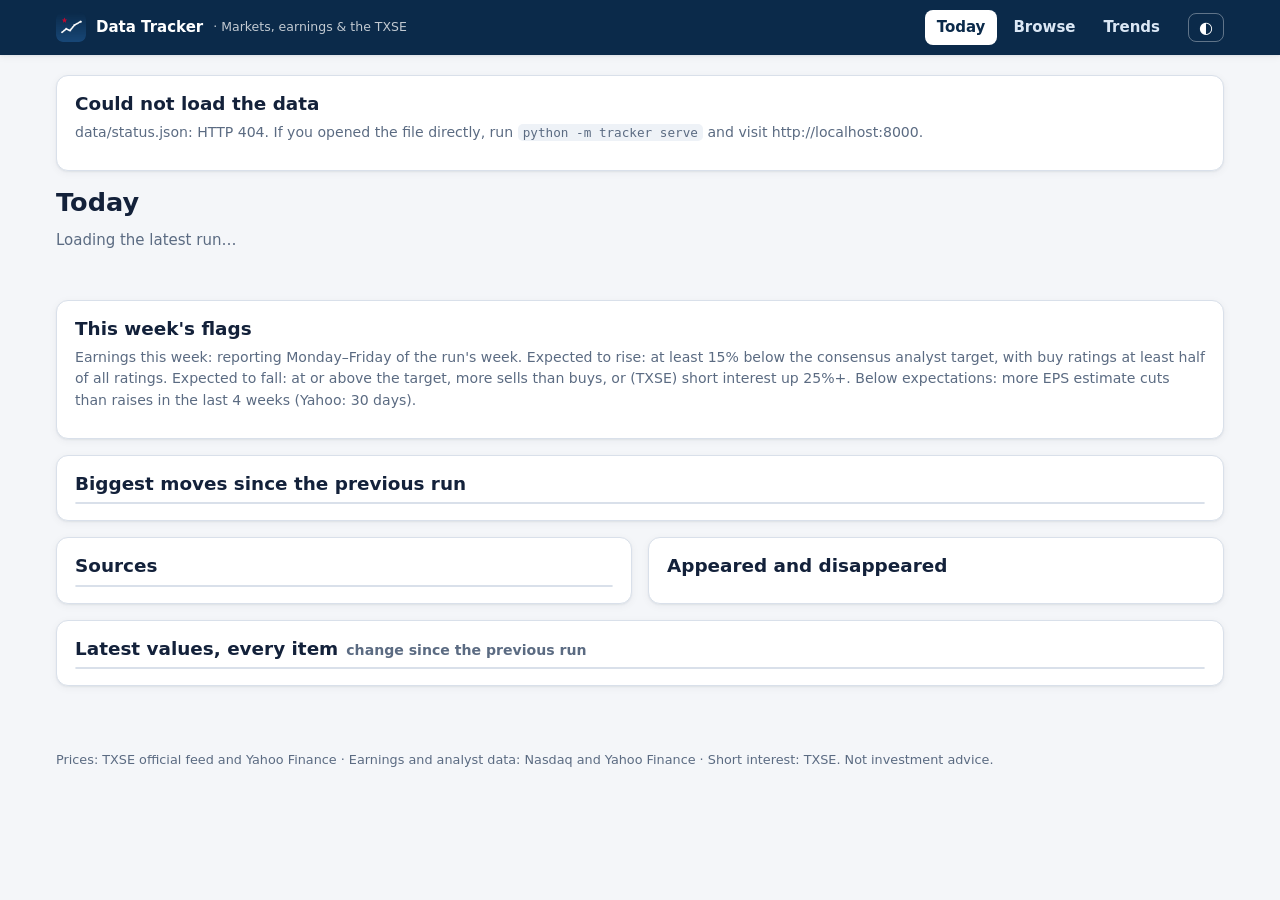
==== index.html @ 9c55c5a5 "Site: Today, Browse and Trends pages, shared nav and styles, PWA manifest, service worker, icons; Tr" ====
<!doctype html>
<html lang="en">
<head>
  <meta charset="utf-8">
  <meta name="viewport" content="width=device-width, initial-scale=1">
  <title>Data Tracker · Today</title>
  <meta name="description" content="Daily tracker of the S&P 500, Nasdaq, NYSE and Texas Stock Exchange: earnings-week reporters and analyst expectations.">
  <meta name="theme-color" content="#0b2a4a">
  <link rel="manifest" href="manifest.webmanifest">
  <link rel="icon" href="assets/icons/icon-192.png">
  <link rel="apple-touch-icon" href="assets/icons/icon-192.png">
  <link rel="stylesheet" href="assets/style.css">
</head>
<body>
  <header id="nav"></header>
  <main>
    <div class="page-head">
      <h1>Today</h1>
      <p id="run-line">Loading the latest run…</p>
    </div>

    <section class="markets" id="markets" aria-label="Markets"></section>
    <section class="stats" id="stats" aria-label="Run counts"></section>

    <section class="card">
      <h2>This week's flags</h2>
      <p class="sub">Earnings this week: reporting Monday–Friday of the run's week. Expected to rise: at least 15% below the
        consensus analyst target, with buy ratings at least half of all ratings. Expected to fall: at or above the target,
        more sells than buys, or (TXSE) short interest up 25%+. Below expectations: more EPS estimate cuts than raises in the
        last 4 weeks (Yahoo: 30 days).</p>
      <div class="flags" id="flags"></div>
    </section>

    <section class="card">
      <h2>Biggest moves since the previous run <span class="sub" id="moves-sub"></span></h2>
      <div class="table-wrap"><table id="moves"></table></div>
    </section>

    <div class="grid two">
      <section class="card">
        <h2>Sources</h2>
        <div class="table-wrap"><table id="sources"></table></div>
      </section>
      <section class="card">
        <h2>Appeared and disappeared</h2>
        <div id="changes"></div>
      </section>
    </div>

    <section class="card">
      <h2>Latest values, every item <span class="sub">change since the previous run</span></h2>
      <div class="table-wrap"><table id="latest"></table></div>
    </section>
  </main>
  <footer>Prices: TXSE official feed and Yahoo Finance · Earnings and analyst data: Nasdaq and Yahoo Finance · Short interest: TXSE.
    Not investment advice.</footer>
  <script src="assets/app.js"></script>
  <script src="assets/today.js"></script>
</body>
</html>
---- assets/style.css ----
/* Data Tracker: one set of colors and fonts for all three pages.
   Placeholder look (navy / Texas red / white); to be refined. */

:root {
  --bg: #f4f6f9;
  --surface: #ffffff;
  --surface-2: #eef2f7;
  --text: #13213a;
  --muted: #5b6b82;
  --border: #d9e0ea;
  --brand: #0b2a4a;        /* navy */
  --accent: #bf0a30;       /* Texas red */
  --up: #127a43;
  --down: #c0262d;
  --chip: #e6edf6;
  --shadow: 0 1px 2px rgba(16, 33, 58, .06), 0 2px 8px rgba(16, 33, 58, .05);
  --c1: #1f5fa8; --c2: #bf0a30; --c3: #2f8a5b; --c4: #c27c0e; --c5: #6b4fb3; --c6: #0f8a8a;
  --radius: 12px;
  --font: system-ui, -apple-system, "Segoe UI", Roboto, "Helvetica Neue", Arial, sans-serif;
  --mono: ui-monospace, "Cascadia Mono", Consolas, monospace;
  color-scheme: light;
}
@media (prefers-color-scheme: dark) {
  :root:not([data-theme="light"]) {
    --bg: #0c1422; --surface: #131e31; --surface-2: #1a2740; --text: #e6ecf5; --muted: #9aabc4;
    --border: #26354f; --brand: #8fb6e6; --accent: #ff5a6e; --up: #4cc98a; --down: #ff6b70; --chip: #1e2d48;
    --shadow: none; --c1: #6ea8ec; --c2: #ff6b7d; --c3: #5ccf95; --c4: #f0b247; --c5: #a58bf0; --c6: #4dd0d0;
    color-scheme: dark;
  }
}
:root[data-theme="dark"] {
  --bg: #0c1422; --surface: #131e31; --surface-2: #1a2740; --text: #e6ecf5; --muted: #9aabc4;
  --border: #26354f; --brand: #8fb6e6; --accent: #ff5a6e; --up: #4cc98a; --down: #ff6b70; --chip: #1e2d48;
  --shadow: none; --c1: #6ea8ec; --c2: #ff6b7d; --c3: #5ccf95; --c4: #f0b247; --c5: #a58bf0; --c6: #4dd0d0;
  color-scheme: dark;
}

* { box-sizing: border-box; }
html { -webkit-text-size-adjust: 100%; }
body { margin: 0; background: var(--bg); color: var(--text); font: 15px/1.5 var(--font); }
a { color: var(--brand); }
h1, h2, h3 { line-height: 1.25; margin: 0 0 .4em; }
h1 { font-size: 1.6rem; }
h2 { font-size: 1.15rem; }
h3 { font-size: 1rem; }
p { margin: 0 0 .8em; }
code { font-family: var(--mono); font-size: .9em; background: var(--surface-2); padding: 1px 5px; border-radius: 5px; }

/* ---------- navigation ---------- */
.nav { position: sticky; top: 0; z-index: 10; background: var(--brand); color: #fff; box-shadow: var(--shadow); }
:root[data-theme="dark"] .nav { background: #0a1730; }
@media (prefers-color-scheme: dark) { :root:not([data-theme="light"]) .nav { background: #0a1730; } }
.nav-inner { max-width: 1200px; margin: 0 auto; padding: 10px 16px; display: flex; align-items: center; gap: 16px; flex-wrap: wrap; }
.brand { display: flex; align-items: center; gap: 10px; color: #fff; text-decoration: none; font-weight: 700; margin-right: auto; }
.brand img { width: 30px; height: 30px; border-radius: 7px; }
.brand small { font-weight: 400; opacity: .75; }
.nav-links { display: flex; gap: 4px; }
.nav-links a { color: #dbe7f5; text-decoration: none; padding: 6px 12px; border-radius: 8px; font-weight: 600; }
.nav-links a:hover { background: rgba(255, 255, 255, .1); }
.nav-links a[aria-current="page"] { background: #fff; color: #0b2a4a; }
.icon-btn { background: transparent; border: 1px solid rgba(255, 255, 255, .35); color: #fff; border-radius: 8px; padding: 4px 10px; cursor: pointer; font-size: 1rem; }
.offline-banner { display: none; background: var(--accent); color: #fff; text-align: center; padding: 4px 16px; font-size: .85rem; }
body.offline .offline-banner { display: block; }

/* ---------- layout ---------- */
main { max-width: 1200px; margin: 0 auto; padding: 20px 16px 48px; }
.page-head { margin-bottom: 16px; }
.page-head p { color: var(--muted); margin: 0; }
.grid { display: grid; gap: 16px; }
.grid.two { grid-template-columns: repeat(auto-fit, minmax(340px, 1fr)); }
.card { background: var(--surface); border: 1px solid var(--border); border-radius: var(--radius); padding: 16px 18px; box-shadow: var(--shadow); margin-bottom: 16px; min-width: 0; }
.card > h2 { display: flex; align-items: baseline; gap: 8px; flex-wrap: wrap; }
.sub { color: var(--muted); font-size: .88rem; }

/* ---------- stat tiles ---------- */
.stats { display: grid; grid-template-columns: repeat(auto-fit, minmax(150px, 1fr)); gap: 12px; margin-bottom: 16px; }
.stat { background: var(--surface); border: 1px solid var(--border); border-radius: var(--radius); padding: 12px 14px; box-shadow: var(--shadow); }
.stat .label { color: var(--muted); font-size: .8rem; text-transform: uppercase; letter-spacing: .04em; }
.stat .value { font-size: 1.45rem; font-weight: 700; font-variant-numeric: tabular-nums; }
.stat .note { color: var(--muted); font-size: .8rem; }

/* ---------- market tiles ---------- */
.markets { display: grid; grid-template-columns: repeat(auto-fit, minmax(200px, 1fr)); gap: 12px; margin-bottom: 16px; }
.market { background: var(--surface); border: 1px solid var(--border); border-left: 4px solid var(--brand); border-radius: var(--radius); padding: 12px 14px; box-shadow: var(--shadow); }
.market.txse { border-left-color: var(--accent); }
.market .name { font-weight: 600; font-size: .9rem; }
.market .level { font-size: 1.35rem; font-weight: 700; font-variant-numeric: tabular-nums; }

/* ---------- tables ---------- */
.table-wrap { overflow-x: auto; -webkit-overflow-scrolling: touch; border: 1px solid var(--border); border-radius: 10px; }
table { border-collapse: collapse; width: 100%; font-size: .88rem; font-variant-numeric: tabular-nums; }
th, td { padding: 7px 10px; border-bottom: 1px solid var(--border); text-align: left; white-space: nowrap; }
th { background: var(--surface-2); font-weight: 600; position: sticky; top: 0; }
td.num, th.num { text-align: right; }
tbody tr:hover { background: var(--surface-2); }
tbody tr:last-child td { border-bottom: 0; }
th.sortable { cursor: pointer; user-select: none; }
th.sortable:hover { color: var(--brand); }
th .arrow { opacity: .35; font-size: .75em; margin-left: 3px; }
th.sorted .arrow { opacity: 1; color: var(--accent); }
.up { color: var(--up); }
.down { color: var(--down); }
.flat { color: var(--muted); }
.ok { color: var(--up); font-weight: 600; }
.fail { color: var(--down); font-weight: 600; }
.ticker { font-family: var(--mono); font-size: .85em; color: var(--muted); }

/* ---------- chips ---------- */
.chip { display: inline-block; padding: 1px 8px; border-radius: 999px; font-size: .75rem; background: var(--chip); color: var(--text); margin: 1px 3px 1px 0; white-space: nowrap; }
.chip.rise { background: color-mix(in srgb, var(--up) 16%, transparent); color: var(--up); }
.chip.fall { background: color-mix(in srgb, var(--down) 16%, transparent); color: var(--down); }
.chip.below { background: color-mix(in srgb, var(--c4) 20%, transparent); color: var(--c4); }
.chip.earn { background: color-mix(in srgb, var(--c1) 16%, transparent); color: var(--c1); }
.chip.txse { background: var(--accent); color: #fff; }

/* ---------- flag lists (Today) ---------- */
.flags { display: grid; grid-template-columns: repeat(auto-fit, minmax(240px, 1fr)); gap: 12px; }
.flag-col h3 { font-size: .95rem; }
.flag-col ul { list-style: none; margin: 0; padding: 0; }
.flag-col li { display: flex; justify-content: space-between; gap: 8px; padding: 4px 0; border-bottom: 1px dashed var(--border); font-size: .88rem; }
.flag-col li:last-child { border-bottom: 0; }

/* ---------- controls ---------- */
.controls { display: flex; flex-wrap: wrap; gap: 10px; align-items: end; margin-bottom: 12px; }
.controls label { display: flex; flex-direction: column; gap: 3px; font-size: .78rem; color: var(--muted); font-weight: 600; }
input[type="search"], select { font: inherit; font-size: .9rem; color: var(--text); background: var(--surface); border: 1px solid var(--border); border-radius: 8px; padding: 6px 9px; min-width: 0; }
input[type="search"] { width: 220px; max-width: 100%; }
.btn { font: inherit; font-size: .88rem; background: var(--surface); color: var(--text); border: 1px solid var(--border); border-radius: 8px; padding: 6px 12px; cursor: pointer; }
.btn[aria-pressed="true"] { background: var(--brand); color: #fff; border-color: var(--brand); }
.star { background: none; border: 0; cursor: pointer; font-size: 1.1rem; line-height: 1; color: var(--muted); padding: 0 2px; }
.star[aria-pressed="true"] { color: #e0a800; }
.count { color: var(--muted); font-size: .85rem; margin-left: auto; }

/* ---------- charts ---------- */
.chart-box { position: relative; height: 320px; }
.chart-box.short { height: 260px; }
.picker { display: flex; flex-wrap: wrap; gap: 4px 10px; max-height: 150px; overflow-y: auto; padding: 8px; border: 1px solid var(--border); border-radius: 8px; margin-bottom: 10px; font-size: .85rem; }
.picker label { display: flex; align-items: center; gap: 4px; white-space: nowrap; }
.finding h2 { color: var(--brand); }
.how { font-size: .82rem; color: var(--muted); border-left: 3px solid var(--border); padding-left: 10px; }
.empty { color: var(--muted); font-style: italic; }

footer { max-width: 1200px; margin: 0 auto; padding: 0 16px 32px; color: var(--muted); font-size: .8rem; }

@media (max-width: 600px) {
  h1 { font-size: 1.3rem; }
  .brand small { display: none; }
  .grid.two { grid-template-columns: 1fr; }
  .chart-box { height: 260px; }
}
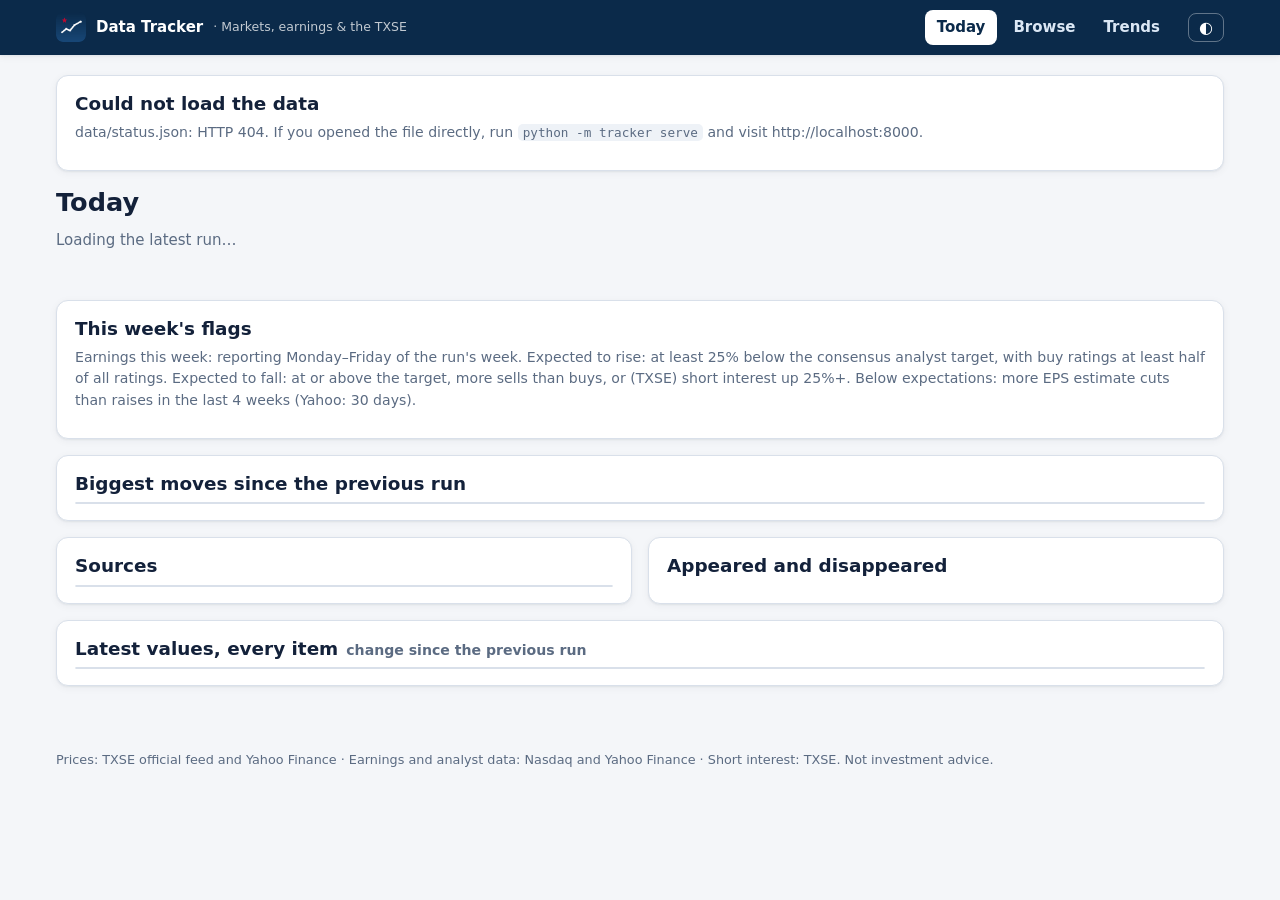
==== commit 0b837c2c: "Expected to rise: require 25% upside to the consensus target" ====
--- a/index.html
+++ b/index.html
@@ -24,7 +24,7 @@
 
     <section class="card">
       <h2>This week's flags</h2>
-      <p class="sub">Earnings this week: reporting Monday–Friday of the run's week. Expected to rise: at least 15% below the
+      <p class="sub">Earnings this week: reporting Monday–Friday of the run's week. Expected to rise: at least 25% below the
         consensus analyst target, with buy ratings at least half of all ratings. Expected to fall: at or above the target,
         more sells than buys, or (TXSE) short interest up 25%+. Below expectations: more EPS estimate cuts than raises in the
         last 4 weeks (Yahoo: 30 days).</p>
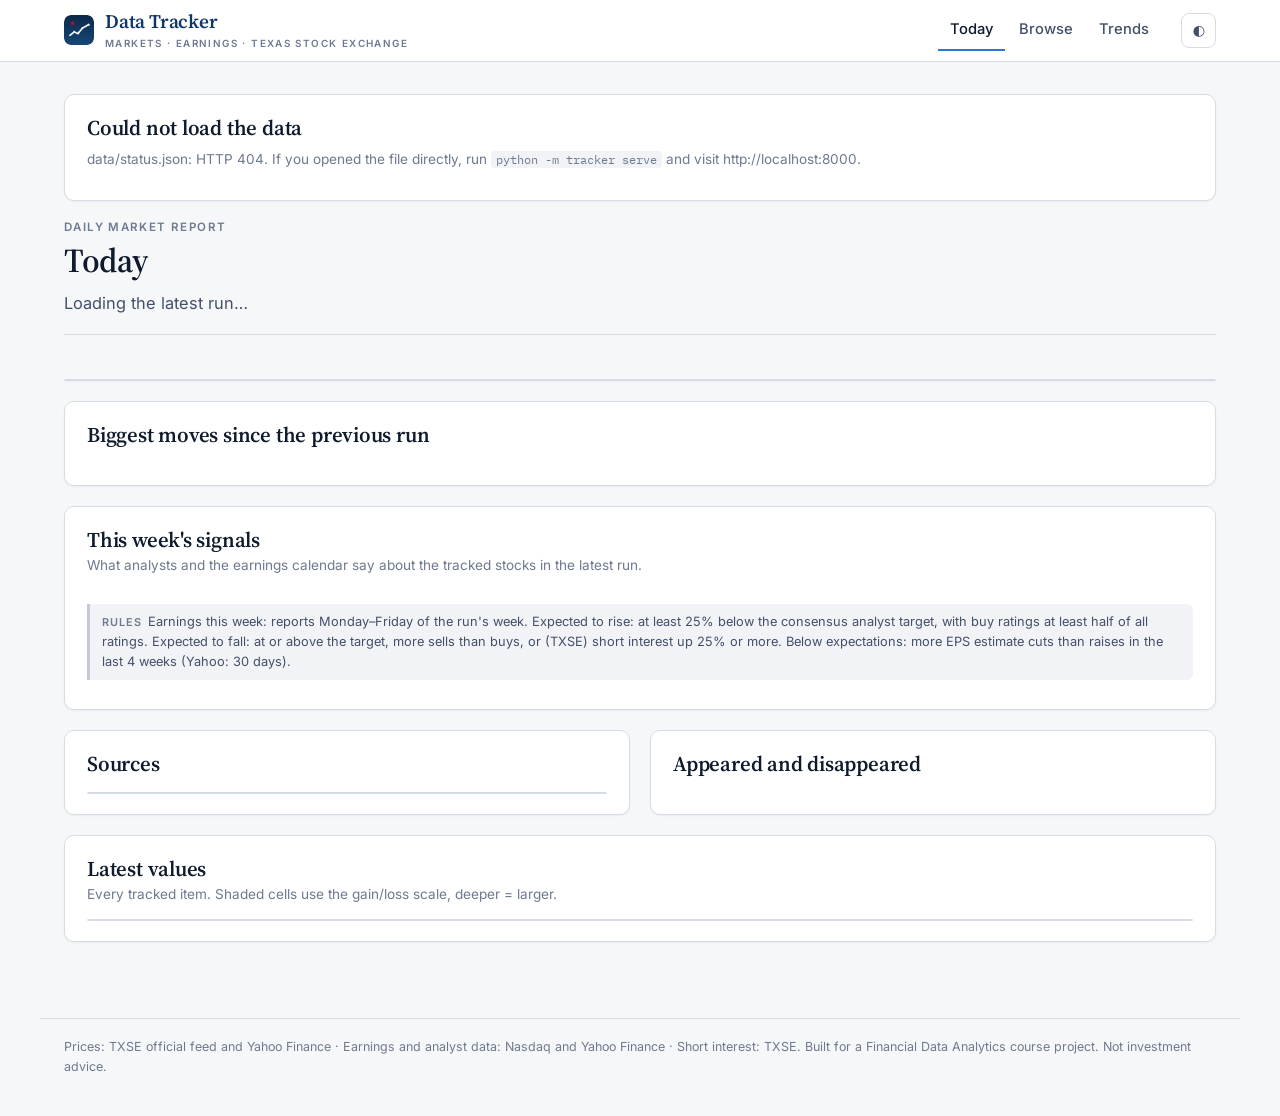
==== commit 9dee9b76: "Design pass: serif/sans type system with bundled fonts, validated blue/orange diverging scale, gradi" ====
--- a/index.html
+++ b/index.html
@@ -5,55 +5,67 @@
   <meta name="viewport" content="width=device-width, initial-scale=1">
   <title>Data Tracker · Today</title>
   <meta name="description" content="Daily tracker of the S&P 500, Nasdaq, NYSE and Texas Stock Exchange: earnings-week reporters and analyst expectations.">
-  <meta name="theme-color" content="#0b2a4a">
+  <meta name="theme-color" content="#0d366b">
   <link rel="manifest" href="manifest.webmanifest">
   <link rel="icon" href="assets/icons/icon-192.png">
   <link rel="apple-touch-icon" href="assets/icons/icon-192.png">
+  <link rel="preload" href="assets/fonts/Inter-400-700.woff2" as="font" type="font/woff2" crossorigin>
+  <link rel="preload" href="assets/fonts/SourceSerif4-400-700.woff2" as="font" type="font/woff2" crossorigin>
   <link rel="stylesheet" href="assets/style.css">
 </head>
 <body>
   <header id="nav"></header>
   <main>
     <div class="page-head">
+      <div class="eyebrow" id="eyebrow">Daily market report</div>
       <h1>Today</h1>
-      <p id="run-line">Loading the latest run…</p>
+      <p class="lede" id="run-line">Loading the latest run…</p>
     </div>
 
     <section class="markets" id="markets" aria-label="Markets"></section>
     <section class="stats" id="stats" aria-label="Run counts"></section>
 
     <section class="card">
-      <h2>This week's flags</h2>
-      <p class="sub">Earnings this week: reporting Monday–Friday of the run's week. Expected to rise: at least 25% below the
-        consensus analyst target, with buy ratings at least half of all ratings. Expected to fall: at or above the target,
-        more sells than buys, or (TXSE) short interest up 25%+. Below expectations: more EPS estimate cuts than raises in the
-        last 4 weeks (Yahoo: 30 days).</p>
-      <div class="flags" id="flags"></div>
+      <div class="card-head">
+        <div><h2>Biggest moves since the previous run</h2><p class="sub" id="moves-sub"></p></div>
+        <div id="moves-legend"></div>
+      </div>
+      <div id="moves"></div>
     </section>
 
     <section class="card">
-      <h2>Biggest moves since the previous run <span class="sub" id="moves-sub"></span></h2>
-      <div class="table-wrap"><table id="moves"></table></div>
+      <div class="card-head">
+        <div><h2>This week's signals</h2>
+          <p class="sub">What analysts and the earnings calendar say about the tracked stocks in the latest run.</p></div>
+      </div>
+      <div class="flags" id="flags"></div>
+      <p class="method"><b>Rules</b>Earnings this week: reports Monday–Friday of the run's week.
+        Expected to rise: at least 25% below the consensus analyst target, with buy ratings at least half of all ratings.
+        Expected to fall: at or above the target, more sells than buys, or (TXSE) short interest up 25% or more.
+        Below expectations: more EPS estimate cuts than raises in the last 4 weeks (Yahoo: 30 days).</p>
     </section>
 
     <div class="grid two">
       <section class="card">
-        <h2>Sources</h2>
+        <div class="card-head"><h2>Sources</h2></div>
         <div class="table-wrap"><table id="sources"></table></div>
       </section>
       <section class="card">
-        <h2>Appeared and disappeared</h2>
+        <div class="card-head"><h2>Appeared and disappeared</h2></div>
         <div id="changes"></div>
       </section>
     </div>
 
     <section class="card">
-      <h2>Latest values, every item <span class="sub">change since the previous run</span></h2>
+      <div class="card-head">
+        <div><h2>Latest values</h2><p class="sub">Every tracked item. Shaded cells use the gain/loss scale, deeper = larger.</p></div>
+        <div id="latest-legend"></div>
+      </div>
       <div class="table-wrap"><table id="latest"></table></div>
     </section>
   </main>
   <footer>Prices: TXSE official feed and Yahoo Finance · Earnings and analyst data: Nasdaq and Yahoo Finance · Short interest: TXSE.
-    Not investment advice.</footer>
+    Built for a Financial Data Analytics course project. Not investment advice.</footer>
   <script src="assets/app.js"></script>
   <script src="assets/today.js"></script>
 </body>
--- a/assets/style.css
+++ b/assets/style.css
@@ -1,150 +1,242 @@
-/* Data Tracker: one set of colors and fonts for all three pages.
-   Placeholder look (navy / Texas red / white); to be refined. */
+/* Data Tracker: one type system and one color system for all three pages.
+
+   Type:  Source Serif 4 for headings and figures' titles (editorial / research voice),
+          Inter for interface and body text, IBM Plex Mono for tickers.
+   Color: a diverging scale. Blue = gain / above zero, burnt orange = loss / below zero,
+          deeper shade = larger magnitude, neutral gray at zero. Every ramp was checked
+          with the dataviz validator (lightness order, step spacing, color-vision
+          deficiency separation, contrast) in both light and dark mode. */
+
+@font-face { font-family: "Inter"; font-style: normal; font-weight: 400 700; font-display: swap;
+  src: url("fonts/Inter-400-700.woff2") format("woff2"); }
+@font-face { font-family: "Source Serif 4"; font-style: normal; font-weight: 400 700; font-display: swap;
+  src: url("fonts/SourceSerif4-400-700.woff2") format("woff2"); }
+@font-face { font-family: "IBM Plex Mono"; font-style: normal; font-weight: 400; font-display: swap;
+  src: url("fonts/IBMPlexMono-400.woff2") format("woff2"); }
+@font-face { font-family: "IBM Plex Mono"; font-style: normal; font-weight: 500; font-display: swap;
+  src: url("fonts/IBMPlexMono-500.woff2") format("woff2"); }
 
 :root {
-  --bg: #f4f6f9;
+  --serif: "Source Serif 4", Georgia, "Times New Roman", serif;
+  --sans: "Inter", system-ui, -apple-system, "Segoe UI", sans-serif;
+  --mono: "IBM Plex Mono", ui-monospace, Consolas, monospace;
+
+  /* surfaces and ink */
+  --page: #f6f7f9;
   --surface: #ffffff;
-  --surface-2: #eef2f7;
-  --text: #13213a;
-  --muted: #5b6b82;
-  --border: #d9e0ea;
-  --brand: #0b2a4a;        /* navy */
-  --accent: #bf0a30;       /* Texas red */
-  --up: #127a43;
-  --down: #c0262d;
-  --chip: #e6edf6;
-  --shadow: 0 1px 2px rgba(16, 33, 58, .06), 0 2px 8px rgba(16, 33, 58, .05);
-  --c1: #1f5fa8; --c2: #bf0a30; --c3: #2f8a5b; --c4: #c27c0e; --c5: #6b4fb3; --c6: #0f8a8a;
-  --radius: 12px;
-  --font: system-ui, -apple-system, "Segoe UI", Roboto, "Helvetica Neue", Arial, sans-serif;
-  --mono: ui-monospace, "Cascadia Mono", Consolas, monospace;
+  --surface-2: #f1f3f6;
+  --ink: #0f1b2d;
+  --ink-2: #44506a;
+  --muted: #6e7a8f;
+  --hairline: #e3e7ee;
+  --border: #d6dce5;
+  --axis: #c3cad6;
+  --brand: #0d366b;            /* deep navy: masthead wordmark, active nav */
+
+  /* diverging scale (light mode): small magnitude -> large magnitude */
+  --pos-lo: #86b6ef;  --pos-hi: #104281;   /* blue 250 -> 650 */
+  --neg-lo: #f2a079;  --neg-hi: #8f3a15;   /* burnt orange, same lightness steps */
+  --pos: #2a78d6;     --neg: #eb6834;      /* the two series hues */
+  --pos-text: #1c5cab; --neg-text: #b0451a; /* deltas as text (>= 4.5:1) */
+  --mid: #e9ebef;                           /* zero */
+
+  /* categorical series, fixed order (validated): blue, orange, aqua, violet, yellow, magenta, green, red */
+  --s1: #2a78d6; --s2: #eb6834; --s3: #1baf7a; --s4: #6250d6;
+  --s5: #eda100; --s6: #e87ba4; --s7: #008300; --s8: #e34948;
+
+  /* status (reserved for source health; always with an icon and label) */
+  --good: #0a7d0a; --critical: #c42f2f;
+
+  --radius: 10px;
+  --shadow: 0 1px 2px rgba(15, 27, 45, .05);
   color-scheme: light;
 }
 @media (prefers-color-scheme: dark) {
-  :root:not([data-theme="light"]) {
-    --bg: #0c1422; --surface: #131e31; --surface-2: #1a2740; --text: #e6ecf5; --muted: #9aabc4;
-    --border: #26354f; --brand: #8fb6e6; --accent: #ff5a6e; --up: #4cc98a; --down: #ff6b70; --chip: #1e2d48;
-    --shadow: none; --c1: #6ea8ec; --c2: #ff6b7d; --c3: #5ccf95; --c4: #f0b247; --c5: #a58bf0; --c6: #4dd0d0;
+  :root:where(:not([data-theme="light"])) {
+    --page: #0b111b; --surface: #121a27; --surface-2: #182234; --ink: #edf1f7; --ink-2: #b9c3d3;
+    --muted: #8a96aa; --hairline: #212c3d; --border: #2a3649; --axis: #38455b; --brand: #cde2fb;
+    --pos-lo: #256abf; --pos-hi: #cde2fb; --neg-lo: #963a15; --neg-hi: #f6b493;
+    --pos: #3987e5; --neg: #d95926; --pos-text: #86b6ef; --neg-text: #f08a5d; --mid: #26303f;
+    --s1: #3987e5; --s2: #d95926; --s3: #199e70; --s4: #9085e9;
+    --s5: #c98500; --s6: #d55181; --s7: #0ca30c; --s8: #e66767;
+    --good: #2fbf4f; --critical: #ff6b6b; --shadow: none;
     color-scheme: dark;
   }
 }
 :root[data-theme="dark"] {
-  --bg: #0c1422; --surface: #131e31; --surface-2: #1a2740; --text: #e6ecf5; --muted: #9aabc4;
-  --border: #26354f; --brand: #8fb6e6; --accent: #ff5a6e; --up: #4cc98a; --down: #ff6b70; --chip: #1e2d48;
-  --shadow: none; --c1: #6ea8ec; --c2: #ff6b7d; --c3: #5ccf95; --c4: #f0b247; --c5: #a58bf0; --c6: #4dd0d0;
+  --page: #0b111b; --surface: #121a27; --surface-2: #182234; --ink: #edf1f7; --ink-2: #b9c3d3;
+  --muted: #8a96aa; --hairline: #212c3d; --border: #2a3649; --axis: #38455b; --brand: #cde2fb;
+  --pos-lo: #256abf; --pos-hi: #cde2fb; --neg-lo: #963a15; --neg-hi: #f6b493;
+  --pos: #3987e5; --neg: #d95926; --pos-text: #86b6ef; --neg-text: #f08a5d; --mid: #26303f;
+  --s1: #3987e5; --s2: #d95926; --s3: #199e70; --s4: #9085e9;
+  --s5: #c98500; --s6: #d55181; --s7: #0ca30c; --s8: #e66767;
+  --good: #2fbf4f; --critical: #ff6b6b; --shadow: none;
   color-scheme: dark;
 }
 
+/* ---------- base type ---------- */
 * { box-sizing: border-box; }
 html { -webkit-text-size-adjust: 100%; }
-body { margin: 0; background: var(--bg); color: var(--text); font: 15px/1.5 var(--font); }
-a { color: var(--brand); }
-h1, h2, h3 { line-height: 1.25; margin: 0 0 .4em; }
-h1 { font-size: 1.6rem; }
-h2 { font-size: 1.15rem; }
-h3 { font-size: 1rem; }
-p { margin: 0 0 .8em; }
-code { font-family: var(--mono); font-size: .9em; background: var(--surface-2); padding: 1px 5px; border-radius: 5px; }
-
-/* ---------- navigation ---------- */
-.nav { position: sticky; top: 0; z-index: 10; background: var(--brand); color: #fff; box-shadow: var(--shadow); }
-:root[data-theme="dark"] .nav { background: #0a1730; }
-@media (prefers-color-scheme: dark) { :root:not([data-theme="light"]) .nav { background: #0a1730; } }
-.nav-inner { max-width: 1200px; margin: 0 auto; padding: 10px 16px; display: flex; align-items: center; gap: 16px; flex-wrap: wrap; }
-.brand { display: flex; align-items: center; gap: 10px; color: #fff; text-decoration: none; font-weight: 700; margin-right: auto; }
+body { margin: 0; background: var(--page); color: var(--ink); font: 400 15px/1.55 var(--sans);
+  font-feature-settings: "cv11", "ss01"; -webkit-font-smoothing: antialiased; }
+a { color: var(--pos-text); text-underline-offset: 2px; }
+h1, h2, h3 { font-family: var(--serif); font-weight: 600; color: var(--ink); margin: 0 0 .35em; letter-spacing: -.01em; }
+h1 { font-size: 2.1rem; line-height: 1.15; font-variation-settings: "opsz" 48; }
+h2 { font-size: 1.32rem; line-height: 1.25; font-variation-settings: "opsz" 28; }
+h3 { font-size: 1.02rem; line-height: 1.3; font-variation-settings: "opsz" 18; }
+p { margin: 0 0 .75em; }
+code { font-family: var(--mono); font-size: .86em; background: var(--surface-2); padding: 1px 5px; border-radius: 4px; }
+.eyebrow { font: 600 .72rem/1.2 var(--sans); letter-spacing: .12em; text-transform: uppercase; color: var(--muted); margin-bottom: 6px; }
+.lede { font-size: 1.02rem; color: var(--ink-2); max-width: 72ch; }
+.sub { color: var(--muted); font-size: .85rem; }
+.num { font-variant-numeric: tabular-nums; }
+
+/* ---------- masthead / navigation ---------- */
+.nav { position: sticky; top: 0; z-index: 10; background: color-mix(in srgb, var(--surface) 92%, transparent);
+  backdrop-filter: saturate(1.4) blur(8px); border-bottom: 1px solid var(--border); }
+.nav-inner { max-width: 1200px; margin: 0 auto; padding: 10px 24px; display: flex; align-items: center; gap: 20px; flex-wrap: wrap; }
+.brand { display: flex; align-items: center; gap: 11px; text-decoration: none; margin-right: auto; color: var(--ink); }
 .brand img { width: 30px; height: 30px; border-radius: 7px; }
-.brand small { font-weight: 400; opacity: .75; }
-.nav-links { display: flex; gap: 4px; }
-.nav-links a { color: #dbe7f5; text-decoration: none; padding: 6px 12px; border-radius: 8px; font-weight: 600; }
-.nav-links a:hover { background: rgba(255, 255, 255, .1); }
-.nav-links a[aria-current="page"] { background: #fff; color: #0b2a4a; }
-.icon-btn { background: transparent; border: 1px solid rgba(255, 255, 255, .35); color: #fff; border-radius: 8px; padding: 4px 10px; cursor: pointer; font-size: 1rem; }
-.offline-banner { display: none; background: var(--accent); color: #fff; text-align: center; padding: 4px 16px; font-size: .85rem; }
+.brand-name { font: 600 1.2rem/1 var(--serif); color: var(--brand); letter-spacing: -.01em; }
+.brand-tag { display: block; font: 600 .62rem/1.3 var(--sans); letter-spacing: .14em; text-transform: uppercase; color: var(--muted); margin-top: 3px; }
+.nav-links { display: flex; gap: 2px; }
+.nav-links a { color: var(--ink-2); text-decoration: none; padding: 8px 12px; font-weight: 500; font-size: .92rem; border-bottom: 2px solid transparent; }
+.nav-links a:hover { color: var(--ink); }
+.nav-links a[aria-current="page"] { color: var(--ink); border-bottom-color: var(--pos); }
+.icon-btn { background: transparent; border: 1px solid var(--border); color: var(--ink-2); border-radius: 8px; padding: 5px 10px; cursor: pointer; font: inherit; font-size: .9rem; }
+.icon-btn:hover { color: var(--ink); border-color: var(--axis); }
+.offline-banner { display: none; background: var(--neg); color: #fff; text-align: center; padding: 4px 16px; font-size: .82rem; }
 body.offline .offline-banner { display: block; }
 
 /* ---------- layout ---------- */
-main { max-width: 1200px; margin: 0 auto; padding: 20px 16px 48px; }
-.page-head { margin-bottom: 16px; }
-.page-head p { color: var(--muted); margin: 0; }
-.grid { display: grid; gap: 16px; }
-.grid.two { grid-template-columns: repeat(auto-fit, minmax(340px, 1fr)); }
-.card { background: var(--surface); border: 1px solid var(--border); border-radius: var(--radius); padding: 16px 18px; box-shadow: var(--shadow); margin-bottom: 16px; min-width: 0; }
-.card > h2 { display: flex; align-items: baseline; gap: 8px; flex-wrap: wrap; }
-.sub { color: var(--muted); font-size: .88rem; }
-
-/* ---------- stat tiles ---------- */
-.stats { display: grid; grid-template-columns: repeat(auto-fit, minmax(150px, 1fr)); gap: 12px; margin-bottom: 16px; }
-.stat { background: var(--surface); border: 1px solid var(--border); border-radius: var(--radius); padding: 12px 14px; box-shadow: var(--shadow); }
-.stat .label { color: var(--muted); font-size: .8rem; text-transform: uppercase; letter-spacing: .04em; }
-.stat .value { font-size: 1.45rem; font-weight: 700; font-variant-numeric: tabular-nums; }
-.stat .note { color: var(--muted); font-size: .8rem; }
+main { max-width: 1200px; margin: 0 auto; padding: 32px 24px 56px; }
+.page-head { margin-bottom: 24px; padding-bottom: 18px; border-bottom: 1px solid var(--border); }
+.page-head p { margin: 0; }
+.grid { display: grid; gap: 20px; }
+.grid.two { grid-template-columns: repeat(auto-fit, minmax(360px, 1fr)); }
+.card { background: var(--surface); border: 1px solid var(--border); border-radius: var(--radius); padding: 20px 22px;
+  box-shadow: var(--shadow); margin-bottom: 20px; min-width: 0; }
+.card-head { display: flex; align-items: flex-end; justify-content: space-between; gap: 12px; flex-wrap: wrap; margin-bottom: 14px; }
+.card-head h2 { margin: 0; }
+.card-head .sub { margin: 2px 0 0; }
+.section-label { font: 600 .72rem/1.2 var(--sans); letter-spacing: .12em; text-transform: uppercase; color: var(--muted); margin: 30px 0 12px; }
 
 /* ---------- market tiles ---------- */
-.markets { display: grid; grid-template-columns: repeat(auto-fit, minmax(200px, 1fr)); gap: 12px; margin-bottom: 16px; }
-.market { background: var(--surface); border: 1px solid var(--border); border-left: 4px solid var(--brand); border-radius: var(--radius); padding: 12px 14px; box-shadow: var(--shadow); }
-.market.txse { border-left-color: var(--accent); }
-.market .name { font-weight: 600; font-size: .9rem; }
-.market .level { font-size: 1.35rem; font-weight: 700; font-variant-numeric: tabular-nums; }
+.markets { display: grid; grid-template-columns: repeat(auto-fit, minmax(230px, 1fr)); gap: 16px; margin-bottom: 20px; }
+.market { background: var(--surface); border: 1px solid var(--border); border-radius: var(--radius); padding: 16px 18px 12px; box-shadow: var(--shadow); position: relative; overflow: hidden; }
+.market .name { font: 600 .72rem/1.2 var(--sans); letter-spacing: .1em; text-transform: uppercase; color: var(--muted); display: flex; justify-content: space-between; gap: 8px; }
+.market .tag { color: var(--neg-text); }
+.market .level { font: 600 1.75rem/1.2 var(--serif); margin: 6px 0 2px; font-variant-numeric: lining-nums; }
+.market .delta { font-size: .9rem; font-weight: 600; }
+.market .meta { color: var(--muted); font-size: .78rem; margin-top: 2px; }
+.market svg.spark { display: block; width: 100%; height: 36px; margin-top: 8px; }
+
+/* ---------- stat strip ---------- */
+.stats { display: grid; grid-template-columns: repeat(auto-fit, minmax(150px, 1fr)); margin-bottom: 20px;
+  background: var(--surface); border: 1px solid var(--border); border-radius: var(--radius); box-shadow: var(--shadow); }
+.stat { padding: 14px 18px; border-right: 1px solid var(--hairline); }
+.stat:last-child { border-right: 0; }
+.stat .label { font: 600 .68rem/1.2 var(--sans); letter-spacing: .1em; text-transform: uppercase; color: var(--muted); }
+.stat .value { font: 600 1.55rem/1.3 var(--serif); margin-top: 4px; }
+.stat .note { color: var(--muted); font-size: .78rem; }
+
+/* ---------- deltas, chips, status ---------- */
+.up { color: var(--pos-text); }
+.down { color: var(--neg-text); }
+.flat { color: var(--muted); }
+.chip { display: inline-block; padding: 1px 8px; border-radius: 4px; font-size: .72rem; font-weight: 600; letter-spacing: .01em;
+  border: 1px solid var(--border); color: var(--ink-2); background: var(--surface); margin: 1px 3px 1px 0; white-space: nowrap; }
+.chip.rise { background: color-mix(in oklab, var(--pos) 14%, var(--surface)); border-color: color-mix(in oklab, var(--pos) 35%, var(--surface)); color: var(--pos-text); }
+.chip.fall { background: color-mix(in oklab, var(--neg) 14%, var(--surface)); border-color: color-mix(in oklab, var(--neg) 38%, var(--surface)); color: var(--neg-text); }
+.chip.below { background: var(--surface); border-color: color-mix(in oklab, var(--neg) 55%, var(--surface)); border-style: dashed; color: var(--neg-text); }
+.chip.earn { background: var(--surface-2); color: var(--ink); }
+.chip.txse { background: var(--brand); border-color: var(--brand); color: var(--surface); }
+.status { font-weight: 600; white-space: nowrap; }
+.status.ok { color: var(--good); }
+.status.fail { color: var(--critical); }
+.ticker { font: 500 .78rem var(--mono); color: var(--muted); margin-left: 4px; }
+
+/* ---------- diverging legend ---------- */
+.scale { display: inline-flex; align-items: center; gap: 8px; font-size: .75rem; color: var(--muted); }
+.scale .bar { width: 160px; height: 8px; border-radius: 4px;
+  background: linear-gradient(90deg, var(--neg-hi), var(--neg-lo) 42%, var(--mid) 50%, var(--pos-lo) 58%, var(--pos-hi)); }
 
 /* ---------- tables ---------- */
-.table-wrap { overflow-x: auto; -webkit-overflow-scrolling: touch; border: 1px solid var(--border); border-radius: 10px; }
-table { border-collapse: collapse; width: 100%; font-size: .88rem; font-variant-numeric: tabular-nums; }
-th, td { padding: 7px 10px; border-bottom: 1px solid var(--border); text-align: left; white-space: nowrap; }
-th { background: var(--surface-2); font-weight: 600; position: sticky; top: 0; }
+.table-wrap { overflow-x: auto; -webkit-overflow-scrolling: touch; border: 1px solid var(--border); border-radius: 8px; }
+table { border-collapse: collapse; width: 100%; font-size: .86rem; font-variant-numeric: tabular-nums; }
+th, td { padding: 8px 12px; border-bottom: 1px solid var(--hairline); text-align: left; white-space: nowrap; }
+th { background: var(--surface-2); font: 600 .68rem/1.3 var(--sans); letter-spacing: .08em; text-transform: uppercase; color: var(--ink-2);
+  position: sticky; top: 0; border-bottom: 1px solid var(--border); }
 td.num, th.num { text-align: right; }
-tbody tr:hover { background: var(--surface-2); }
+td.heat { border-left: 2px solid var(--surface); }
+tbody tr:hover td { background-color: color-mix(in oklab, var(--surface-2) 70%, transparent); }
+tbody tr:hover td.heat { filter: brightness(.97); }
 tbody tr:last-child td { border-bottom: 0; }
+tr.group-row td { background: var(--surface); font: 600 .7rem/1.2 var(--sans); letter-spacing: .12em; text-transform: uppercase;
+  color: var(--muted); padding-top: 14px; border-bottom: 1px solid var(--border); }
 th.sortable { cursor: pointer; user-select: none; }
-th.sortable:hover { color: var(--brand); }
-th .arrow { opacity: .35; font-size: .75em; margin-left: 3px; }
-th.sorted .arrow { opacity: 1; color: var(--accent); }
-.up { color: var(--up); }
-.down { color: var(--down); }
-.flat { color: var(--muted); }
-.ok { color: var(--up); font-weight: 600; }
-.fail { color: var(--down); font-weight: 600; }
-.ticker { font-family: var(--mono); font-size: .85em; color: var(--muted); }
-
-/* ---------- chips ---------- */
-.chip { display: inline-block; padding: 1px 8px; border-radius: 999px; font-size: .75rem; background: var(--chip); color: var(--text); margin: 1px 3px 1px 0; white-space: nowrap; }
-.chip.rise { background: color-mix(in srgb, var(--up) 16%, transparent); color: var(--up); }
-.chip.fall { background: color-mix(in srgb, var(--down) 16%, transparent); color: var(--down); }
-.chip.below { background: color-mix(in srgb, var(--c4) 20%, transparent); color: var(--c4); }
-.chip.earn { background: color-mix(in srgb, var(--c1) 16%, transparent); color: var(--c1); }
-.chip.txse { background: var(--accent); color: #fff; }
-
-/* ---------- flag lists (Today) ---------- */
-.flags { display: grid; grid-template-columns: repeat(auto-fit, minmax(240px, 1fr)); gap: 12px; }
-.flag-col h3 { font-size: .95rem; }
+th.sortable:hover { color: var(--ink); }
+th .arrow { opacity: .35; font-size: .8em; margin-left: 4px; }
+th.sorted { color: var(--ink); }
+th.sorted .arrow { opacity: 1; color: var(--pos-text); }
+.item-name { font-weight: 500; color: var(--ink); }
+
+/* ---------- flag columns (Today) ---------- */
+.flags { display: grid; grid-template-columns: repeat(auto-fit, minmax(250px, 1fr)); gap: 24px; }
+.flag-col h3 { display: flex; align-items: center; justify-content: space-between; font-size: .98rem; padding-bottom: 8px; border-bottom: 2px solid var(--ink); margin-bottom: 4px; }
+.flag-col h3 .n { font: 600 .8rem var(--sans); color: var(--muted); }
 .flag-col ul { list-style: none; margin: 0; padding: 0; }
-.flag-col li { display: flex; justify-content: space-between; gap: 8px; padding: 4px 0; border-bottom: 1px dashed var(--border); font-size: .88rem; }
+.flag-col li { display: grid; grid-template-columns: 1fr auto; gap: 10px; align-items: center; padding: 6px 0; border-bottom: 1px solid var(--hairline); font-size: .86rem; }
 .flag-col li:last-child { border-bottom: 0; }
+.flag-col .val { font-variant-numeric: tabular-nums; font-weight: 600; text-align: right; }
+.meter { height: 4px; border-radius: 2px; background: var(--hairline); margin-top: 4px; overflow: hidden; }
+.meter > i { display: block; height: 100%; border-radius: 2px; }
 
 /* ---------- controls ---------- */
-.controls { display: flex; flex-wrap: wrap; gap: 10px; align-items: end; margin-bottom: 12px; }
-.controls label { display: flex; flex-direction: column; gap: 3px; font-size: .78rem; color: var(--muted); font-weight: 600; }
-input[type="search"], select { font: inherit; font-size: .9rem; color: var(--text); background: var(--surface); border: 1px solid var(--border); border-radius: 8px; padding: 6px 9px; min-width: 0; }
-input[type="search"] { width: 220px; max-width: 100%; }
-.btn { font: inherit; font-size: .88rem; background: var(--surface); color: var(--text); border: 1px solid var(--border); border-radius: 8px; padding: 6px 12px; cursor: pointer; }
-.btn[aria-pressed="true"] { background: var(--brand); color: #fff; border-color: var(--brand); }
-.star { background: none; border: 0; cursor: pointer; font-size: 1.1rem; line-height: 1; color: var(--muted); padding: 0 2px; }
-.star[aria-pressed="true"] { color: #e0a800; }
-.count { color: var(--muted); font-size: .85rem; margin-left: auto; }
-
-/* ---------- charts ---------- */
-.chart-box { position: relative; height: 320px; }
-.chart-box.short { height: 260px; }
-.picker { display: flex; flex-wrap: wrap; gap: 4px 10px; max-height: 150px; overflow-y: auto; padding: 8px; border: 1px solid var(--border); border-radius: 8px; margin-bottom: 10px; font-size: .85rem; }
-.picker label { display: flex; align-items: center; gap: 4px; white-space: nowrap; }
-.finding h2 { color: var(--brand); }
-.how { font-size: .82rem; color: var(--muted); border-left: 3px solid var(--border); padding-left: 10px; }
+.controls { display: flex; flex-wrap: wrap; gap: 12px; align-items: end; margin-bottom: 14px; }
+.controls label { display: flex; flex-direction: column; gap: 4px; font: 600 .66rem/1.2 var(--sans); letter-spacing: .1em; text-transform: uppercase; color: var(--muted); }
+input[type="search"], select { font: 400 .88rem var(--sans); color: var(--ink); background: var(--surface); border: 1px solid var(--border);
+  border-radius: 7px; padding: 7px 10px; min-width: 0; text-transform: none; letter-spacing: 0; }
+input[type="search"]:focus, select:focus, .btn:focus-visible, .star:focus-visible { outline: 2px solid var(--pos); outline-offset: 1px; }
+input[type="search"] { width: 230px; max-width: 100%; }
+.btn { font: 500 .85rem var(--sans); background: var(--surface); color: var(--ink-2); border: 1px solid var(--border); border-radius: 7px; padding: 7px 12px; cursor: pointer; }
+.btn:hover { color: var(--ink); border-color: var(--axis); }
+.btn[aria-pressed="true"] { background: var(--ink); color: var(--surface); border-color: var(--ink); }
+.star { background: none; border: 0; cursor: pointer; font-size: 1.05rem; line-height: 1; color: var(--axis); padding: 2px 4px; }
+.star[aria-pressed="true"] { color: var(--pos); }
+.count { color: var(--muted); font-size: .82rem; margin-left: auto; }
+
+/* ---------- figures (Trends) ---------- */
+.chart-box { position: relative; height: 340px; }
+.chart-box.short { height: 280px; }
+.picker { display: flex; flex-wrap: wrap; gap: 4px 14px; max-height: 132px; overflow-y: auto; padding: 10px 12px;
+  border: 1px solid var(--border); border-radius: 8px; margin-bottom: 14px; font-size: .82rem; background: var(--surface-2); }
+.picker label { display: flex; align-items: center; gap: 5px; white-space: nowrap; color: var(--ink-2); }
+.picker input { accent-color: var(--pos); }
+.finding { padding: 24px 26px; }
+.finding .eyebrow { color: var(--pos-text); }
+.finding h2 { font-size: 1.4rem; max-width: 60ch; }
+.finding .body { font-size: .96rem; color: var(--ink-2); max-width: 78ch; }
+.finding .body strong { color: var(--ink); }
+figure { margin: 16px 0 0; }
+figcaption { font-size: .8rem; color: var(--muted); margin-top: 10px; display: flex; justify-content: space-between; gap: 12px; flex-wrap: wrap; }
+figcaption b { color: var(--ink-2); font-weight: 600; }
+.method { margin-top: 14px; font-size: .8rem; color: var(--ink-2); background: var(--surface-2); border-left: 3px solid var(--axis); padding: 8px 12px; border-radius: 0 6px 6px 0; }
+.method b { font-weight: 600; text-transform: uppercase; letter-spacing: .1em; font-size: .68rem; color: var(--muted); margin-right: 6px; }
+details.data-table { margin-top: 10px; font-size: .82rem; }
+details.data-table summary { cursor: pointer; color: var(--pos-text); font-weight: 500; }
+details.data-table .table-wrap { margin-top: 8px; max-height: 280px; overflow-y: auto; }
 .empty { color: var(--muted); font-style: italic; }
 
-footer { max-width: 1200px; margin: 0 auto; padding: 0 16px 32px; color: var(--muted); font-size: .8rem; }
-
-@media (max-width: 600px) {
-  h1 { font-size: 1.3rem; }
-  .brand small { display: none; }
+footer { max-width: 1200px; margin: 0 auto; padding: 18px 24px 40px; color: var(--muted); font-size: .78rem; border-top: 1px solid var(--border); }
+
+@media (max-width: 640px) {
+  main { padding: 22px 16px 40px; }
+  .nav-inner { padding: 8px 16px; gap: 10px; }
+  .brand-tag { display: none; }
+  h1 { font-size: 1.6rem; }
   .grid.two { grid-template-columns: 1fr; }
-  .chart-box { height: 260px; }
-}
+  .chart-box { height: 270px; }
+  .stat { border-right: 0; border-bottom: 1px solid var(--hairline); }
+  .finding { padding: 18px; }
+}
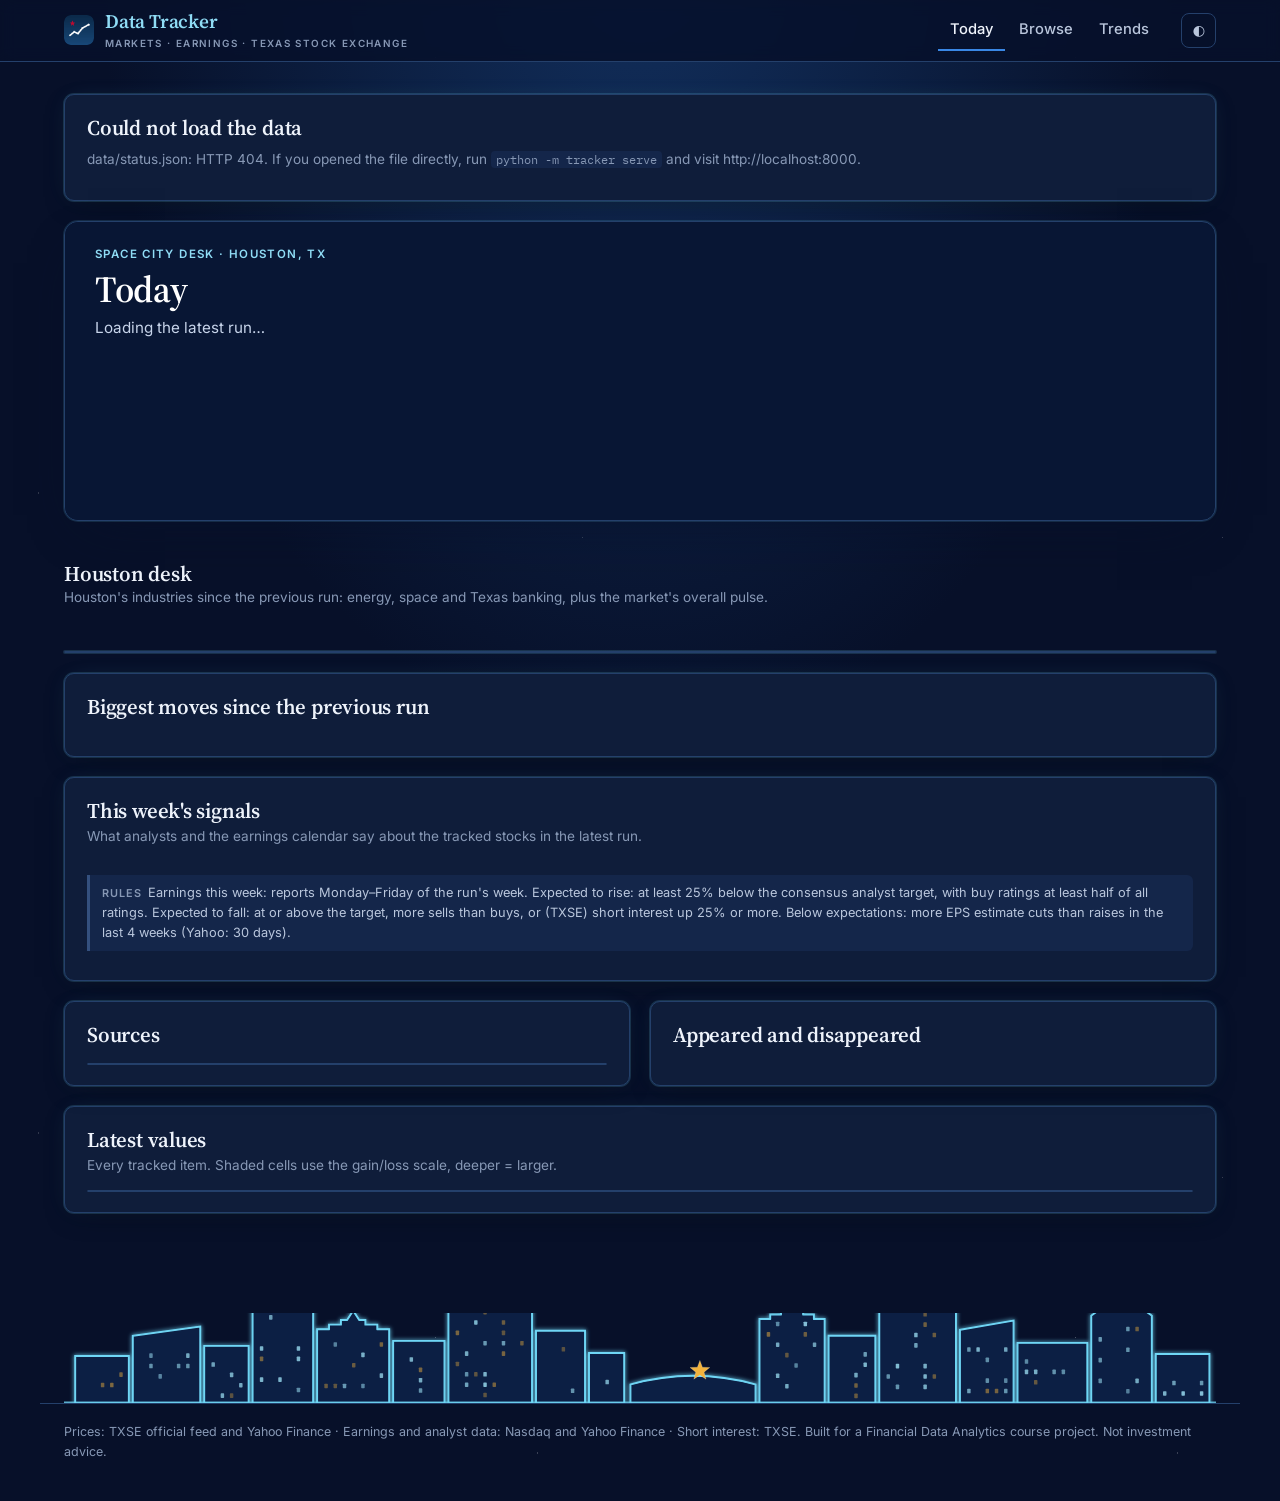
==== commit 0470cb28: "Space City theme: Houston desk (Space City, Texas Energy, Texas Banks, market pulse gauge), night-sk" ====
--- a/index.html
+++ b/index.html
@@ -5,24 +5,34 @@
   <meta name="viewport" content="width=device-width, initial-scale=1">
   <title>Data Tracker · Today</title>
   <meta name="description" content="Daily tracker of the S&P 500, Nasdaq, NYSE and Texas Stock Exchange: earnings-week reporters and analyst expectations.">
-  <meta name="theme-color" content="#0d366b">
+  <meta name="theme-color" content="#071029">
   <link rel="manifest" href="manifest.webmanifest">
   <link rel="icon" href="assets/icons/icon-192.png">
   <link rel="apple-touch-icon" href="assets/icons/icon-192.png">
   <link rel="preload" href="assets/fonts/Inter-400-700.woff2" as="font" type="font/woff2" crossorigin>
   <link rel="preload" href="assets/fonts/SourceSerif4-400-700.woff2" as="font" type="font/woff2" crossorigin>
   <link rel="stylesheet" href="assets/style.css">
+  <link rel="stylesheet" href="assets/space.css">
 </head>
 <body>
   <header id="nav"></header>
   <main>
-    <div class="page-head">
-      <div class="eyebrow" id="eyebrow">Daily market report</div>
-      <h1>Today</h1>
-      <p class="lede" id="run-line">Loading the latest run…</p>
-    </div>
+    <section class="hero" id="hero">
+      <div class="hero-copy">
+        <div class="eyebrow" id="eyebrow">Space City desk · Houston, TX</div>
+        <h1>Today</h1>
+        <p class="lede" id="run-line">Loading the latest run…</p>
+        <div class="hero-quotes" id="hero-quotes"></div>
+      </div>
+    </section>
 
     <section class="markets" id="markets" aria-label="Markets"></section>
+
+    <div class="desk-head">
+      <div><h2>Houston desk</h2><p class="sub">Houston's industries since the previous run: energy, space and Texas banking, plus the market's overall pulse.</p></div>
+      <div id="desk-legend"></div>
+    </div>
+    <section class="desk" id="desk" aria-label="Houston desk"></section>
     <section class="stats" id="stats" aria-label="Run counts"></section>
 
     <section class="card">
@@ -66,6 +76,7 @@
   </main>
   <footer>Prices: TXSE official feed and Yahoo Finance · Earnings and analyst data: Nasdaq and Yahoo Finance · Short interest: TXSE.
     Built for a Financial Data Analytics course project. Not investment advice.</footer>
+  <script src="assets/space.js"></script>
   <script src="assets/app.js"></script>
   <script src="assets/today.js"></script>
 </body>
--- a/assets/style.css
+++ b/assets/style.css
@@ -47,14 +47,17 @@
   /* status (reserved for source health; always with an icon and label) */
   --good: #0a7d0a; --critical: #c42f2f;
 
+  --glow: rgba(42, 120, 214, .10);   /* card edge glow (stronger, cyan, in the dark 'space' theme) */
+  --gold: #c98a12;                   /* decorative Texas star only, never data */
   --radius: 10px;
   --shadow: 0 1px 2px rgba(15, 27, 45, .05);
   color-scheme: light;
 }
 @media (prefers-color-scheme: dark) {
   :root:where(:not([data-theme="light"])) {
-    --page: #0b111b; --surface: #121a27; --surface-2: #182234; --ink: #edf1f7; --ink-2: #b9c3d3;
-    --muted: #8a96aa; --hairline: #212c3d; --border: #2a3649; --axis: #38455b; --brand: #cde2fb;
+    --page: #071029; --surface: #0f1d3a; --surface-2: #14264a; --ink: #eef3fb; --ink-2: #b9c6dc;
+    --muted: #8798b5; --hairline: #1c2f55; --border: #24406b; --axis: #34507e; --brand: #8fdcf5;
+    --glow: rgba(110, 214, 245, .16); --gold: #f2b33d;
     --pos-lo: #256abf; --pos-hi: #cde2fb; --neg-lo: #963a15; --neg-hi: #f6b493;
     --pos: #3987e5; --neg: #d95926; --pos-text: #86b6ef; --neg-text: #f08a5d; --mid: #26303f;
     --s1: #3987e5; --s2: #d95926; --s3: #199e70; --s4: #9085e9;
@@ -64,8 +67,9 @@
   }
 }
 :root[data-theme="dark"] {
-  --page: #0b111b; --surface: #121a27; --surface-2: #182234; --ink: #edf1f7; --ink-2: #b9c3d3;
-  --muted: #8a96aa; --hairline: #212c3d; --border: #2a3649; --axis: #38455b; --brand: #cde2fb;
+  --page: #071029; --surface: #0f1d3a; --surface-2: #14264a; --ink: #eef3fb; --ink-2: #b9c6dc;
+  --muted: #8798b5; --hairline: #1c2f55; --border: #24406b; --axis: #34507e; --brand: #8fdcf5;
+  --glow: rgba(110, 214, 245, .16); --gold: #f2b33d;
   --pos-lo: #256abf; --pos-hi: #cde2fb; --neg-lo: #963a15; --neg-hi: #f6b493;
   --pos: #3987e5; --neg: #d95926; --pos-text: #86b6ef; --neg-text: #f08a5d; --mid: #26303f;
   --s1: #3987e5; --s2: #d95926; --s3: #199e70; --s4: #9085e9;
@@ -240,3 +244,100 @@
   .stat { border-right: 0; border-bottom: 1px solid var(--hairline); }
   .finding { padding: 18px; }
 }
+
+/* =====================================================================
+   Trends: trading-terminal layout (compact toolbar, chips, panel grid)
+   ===================================================================== */
+.page-head.compact { display: flex; align-items: flex-end; justify-content: space-between; gap: 12px; flex-wrap: wrap;
+  margin-bottom: 18px; padding-bottom: 12px; }
+.page-head.compact h1 { margin: 0; font-size: 1.7rem; }
+.meta-line { font: 500 .78rem/1.4 var(--sans); color: var(--muted); font-variant-numeric: tabular-nums; }
+.meta-line b { color: var(--ink-2); font-weight: 600; }
+
+.panel { background: var(--surface); border: 1px solid var(--border); border-radius: var(--radius); box-shadow: var(--shadow); min-width: 0; }
+.panel-head { display: flex; align-items: center; justify-content: space-between; gap: 10px; flex-wrap: wrap;
+  padding: 10px 14px; border-bottom: 1px solid var(--hairline); }
+.panel-title { display: flex; align-items: baseline; gap: 10px; min-width: 0; }
+.panel-label { font: 600 .66rem/1 var(--sans); letter-spacing: .12em; text-transform: uppercase; color: var(--muted); white-space: nowrap; }
+.panel-headline { font: 600 .95rem/1.3 var(--sans); color: var(--ink); white-space: nowrap; overflow: hidden; text-overflow: ellipsis; }
+.panel-body { padding: 12px 14px 8px; }
+.panel-foot { display: flex; align-items: baseline; justify-content: space-between; gap: 12px; flex-wrap: wrap;
+  padding: 8px 14px 12px; border-top: 1px solid var(--hairline); font-size: .76rem; color: var(--muted); }
+.panel-foot .calc { flex: 1 1 320px; }
+.panel-foot .calc b { color: var(--ink-2); font-weight: 600; }
+.panel-foot details { font-size: .76rem; }
+.panel-foot summary { cursor: pointer; color: var(--pos-text); font-weight: 500; list-style: none; }
+.panel-foot summary::-webkit-details-marker { display: none; }
+.panel-foot details[open] { flex-basis: 100%; }
+.panel-foot details .table-wrap { margin-top: 8px; max-height: 240px; overflow-y: auto; }
+.kpi { font: 600 .95rem/1 var(--sans); font-variant-numeric: tabular-nums; white-space: nowrap; }
+
+.panel-grid { display: grid; grid-template-columns: repeat(2, minmax(0, 1fr)); gap: 16px; margin-top: 16px; }
+.panel-grid .wide { grid-column: 1 / -1; }
+.chart-sm { position: relative; height: 230px; }
+.chart-md { position: relative; height: 270px; }
+.chart-lg { position: relative; height: 400px; }
+
+/* toolbar + segmented controls */
+.toolbar { display: flex; align-items: center; gap: 8px; flex-wrap: wrap; padding: 10px 14px; border-bottom: 1px solid var(--hairline); }
+.toolbar .spacer { flex: 1; }
+.toolbar select { padding: 5px 8px; font-size: .82rem; }
+.seg { display: inline-flex; border: 1px solid var(--border); border-radius: 7px; overflow: hidden; background: var(--surface); }
+.seg button { font: 500 .78rem var(--sans); color: var(--ink-2); background: transparent; border: 0; padding: 6px 10px; cursor: pointer;
+  border-right: 1px solid var(--border); }
+.seg button:last-child { border-right: 0; }
+.seg button:hover { color: var(--ink); background: var(--surface-2); }
+.seg button[aria-pressed="true"] { background: var(--ink); color: var(--surface); }
+
+/* selected-series chips (also the legend) + add box */
+.series-bar { display: flex; align-items: center; gap: 6px; flex-wrap: wrap; padding: 8px 14px; border-bottom: 1px solid var(--hairline); }
+.s-chip { display: inline-flex; align-items: center; gap: 6px; padding: 3px 4px 3px 8px; border: 1px solid var(--border); border-radius: 6px;
+  font: 600 .76rem var(--mono); color: var(--ink); background: var(--surface-2); }
+.s-chip i { width: 9px; height: 9px; border-radius: 2px; display: inline-block; }
+.s-chip .v { font: 500 .74rem var(--sans); font-variant-numeric: tabular-nums; }
+.s-chip button { border: 0; background: none; color: var(--muted); cursor: pointer; font-size: .9rem; line-height: 1; padding: 0 3px; }
+.s-chip button:hover { color: var(--ink); }
+.add-box { position: relative; }
+.add-box input { width: 170px; padding: 4px 8px; font-size: .8rem; border-style: dashed; }
+.suggest { position: absolute; top: calc(100% + 4px); left: 0; z-index: 20; min-width: 280px; background: var(--surface);
+  border: 1px solid var(--border); border-radius: 8px; box-shadow: 0 8px 24px rgba(0,0,0,.12); padding: 4px; display: none; }
+.suggest.open { display: block; }
+.suggest button { display: flex; justify-content: space-between; gap: 12px; width: 100%; text-align: left; border: 0; background: none;
+  padding: 6px 8px; border-radius: 5px; cursor: pointer; font: 400 .8rem var(--sans); color: var(--ink-2); }
+.suggest button b { font: 600 .78rem var(--mono); color: var(--ink); }
+.suggest button:hover, .suggest button.active { background: var(--surface-2); color: var(--ink); }
+
+@media (max-width: 900px) { .panel-grid { grid-template-columns: 1fr; } }
+@media (max-width: 640px) { .chart-lg { height: 300px; } .panel-headline { white-space: normal; } }
+
+/* =====================================================================
+   Motion: each piece plays once, when it first scrolls into view (.play is
+   added by TT.animate). Final state is the default, so nothing is hidden if
+   an animation never runs; reduced-motion users get no animation at all.
+   ===================================================================== */
+@keyframes tt-rise { from { opacity: 0; transform: translateY(14px); } to { opacity: 1; transform: none; } }
+@keyframes tt-fade-in { from { opacity: 0; } to { opacity: 1; } }
+@keyframes tt-grow-x { from { transform: scaleX(0); } to { transform: scaleX(1); } }
+
+.card.play, .panel.play, .stats.play { animation: tt-rise .55s cubic-bezier(.2, .7, .2, 1) both; }
+.market.play { animation: tt-rise .55s cubic-bezier(.2, .7, .2, 1) both; }
+.markets .market:nth-child(2).play { animation-delay: .07s; }
+.markets .market:nth-child(3).play { animation-delay: .14s; }
+.markets .market:nth-child(4).play { animation-delay: .21s; }
+@keyframes tt-wipe { from { clip-path: inset(0 100% 0 0); } to { clip-path: inset(0 0 0 0); } }
+.market.play svg.spark { animation: tt-wipe 1.4s .3s cubic-bezier(.4, 0, .2, 1) both; }
+
+/* biggest-moves bars grow out of the zero line; rows cascade */
+.moves-row.play { animation: tt-fade-in .4s ease-out both; animation-delay: calc(var(--i, 0) * 55ms); }
+.moves-row .mbar { transform-origin: left center; }
+.moves-row .mbar.neg { transform-origin: right center; }
+.moves-row.play .mbar { animation: tt-grow-x .8s cubic-bezier(.2, .7, .2, 1) both; animation-delay: calc(var(--i, 0) * 55ms + .1s); }
+
+/* signal lists: rows cascade in, meters fill */
+.flag-col li.play { animation: tt-rise .45s ease-out both; animation-delay: calc(var(--i, 0) * 35ms); }
+.meter > i { transform-origin: left center; }
+.flag-col li.play .meter > i { animation: tt-grow-x .9s cubic-bezier(.2, .7, .2, 1) both; animation-delay: calc(var(--i, 0) * 35ms + .15s); }
+
+@media (prefers-reduced-motion: reduce) {
+  *, *::before, *::after { animation: none !important; transition: none !important; }
+}
--- a/assets/space.css
+++ b/assets/space.css
@@ -0,0 +1,109 @@
+/* Space City theme: hero, Houston desk, footer skyline, star field.
+   The illustration colours are fixed: the hero is a night sky in both themes. */
+:root {
+  --sky-top: #081634; --sky-bottom: #12305e; --sky-star: #e9f4ff; --sky-line: #6fd6f5;
+  --sky-tower: #0c1f44; --sky-window: #9fe3f7; --sky-gold: #f2b33d;
+  --pos-hero: #5aa9ff; --neg-hero: #ff8a4c;
+}
+
+/* dark "space" theme: faint star field behind the page and a cyan glow on panels */
+:root[data-theme="dark"] body {
+  background:
+    radial-gradient(1px 1px at 12% 18%, #ffffff55 50%, transparent 51%),
+    radial-gradient(1px 1px at 68% 9%, #ffffff44 50%, transparent 51%),
+    radial-gradient(1.5px 1.5px at 84% 27%, #ffffff33 50%, transparent 51%),
+    radial-gradient(1px 1px at 33% 41%, #ffffff33 50%, transparent 51%),
+    radial-gradient(1px 1px at 52% 63%, #ffffff2a 50%, transparent 51%),
+    radial-gradient(1.5px 1.5px at 6% 77%, #ffffff2a 50%, transparent 51%),
+    radial-gradient(1px 1px at 91% 84%, #ffffff33 50%, transparent 51%),
+    radial-gradient(ellipse at 50% -10%, #12305e 0%, transparent 60%),
+    var(--page);
+  background-size: 640px 640px, 640px 640px, 640px 640px, 640px 640px, 640px 640px, 640px 640px, 640px 640px, 100% 900px, auto;
+  background-repeat: repeat, repeat, repeat, repeat, repeat, repeat, repeat, no-repeat, no-repeat;
+}
+:root[data-theme="dark"] .card, :root[data-theme="dark"] .panel, :root[data-theme="dark"] .market,
+:root[data-theme="dark"] .stats, :root[data-theme="dark"] .desk-card {
+  box-shadow: 0 0 0 1px var(--glow), 0 8px 28px -12px rgba(0, 0, 0, .6), 0 0 24px -8px var(--glow);
+}
+:root[data-theme="dark"] .nav { background: color-mix(in srgb, #071029 88%, transparent); }
+:root[data-theme="dark"] .market .tag { color: var(--gold); }
+
+/* ---------- hero (Today) ---------- */
+.hero { position: relative; border-radius: 14px; overflow: hidden; margin-bottom: 20px; min-height: 300px;
+  border: 1px solid #24406b; box-shadow: 0 0 0 1px rgba(110, 214, 245, .14), 0 18px 50px -24px rgba(7, 16, 41, .8); background: var(--sky-top); }
+.hero-art { position: absolute; inset: 0; width: 100%; height: 100%; display: block; }
+.hero-copy { position: relative; z-index: 1; padding: 26px 30px; max-width: 470px; color: #eef3fb; }
+.hero::after { content: ""; position: absolute; inset: 0; pointer-events: none;
+  background: linear-gradient(90deg, rgba(8, 22, 52, .88) 0%, rgba(8, 22, 52, .6) 32%, transparent 52%); }
+.hero-copy { z-index: 2; }
+.hero .eyebrow { color: #8fdcf5; }
+.hero h1 { color: #fff; font-size: 2.3rem; margin-bottom: 6px; }
+.hero .lede { color: #c7d4ea; font-size: .95rem; }
+.hero .lede strong { color: #fff; }
+.hero-quotes { display: flex; flex-wrap: wrap; gap: 8px 16px; margin-top: 14px; font: 600 .82rem var(--sans); }
+.hero-quotes .q { display: inline-flex; gap: 6px; align-items: baseline; color: #c7d4ea; }
+.hero-quotes b { color: #fff; font-weight: 600; letter-spacing: .04em; }
+.hero-quotes .up { color: #8cc4ff; }
+.hero-quotes .down { color: #ffad80; }
+.hero-quotes .flat { color: #9fb0cc; }
+.hero .twinkle { animation: tt-twinkle 3.2s ease-in-out infinite; }
+@keyframes tt-twinkle { 0%, 100% { opacity: .25; } 50% { opacity: 1; } }
+.hero .flame { transform-origin: 0 15px; animation: tt-flame .18s ease-in-out infinite alternate; }
+@keyframes tt-flame { from { transform: scaleY(.85); } to { transform: scaleY(1.15); } }
+.hero.play .trend { animation: tt-wipe 1.8s .2s cubic-bezier(.4, 0, .2, 1) both; }
+.hero.play .hero-rocket { animation: tt-fade-in .6s 1.7s ease-out both; }
+.hero.play .lone-star { animation: tt-star-in 1s .4s cubic-bezier(.2, .8, .2, 1.2) both; transform-origin: 552px 232px; transform-box: view-box; }
+@keyframes tt-star-in { from { opacity: 0; transform: scale(.3) rotate(-40deg); } to { opacity: 1; transform: none; } }
+@media (max-width: 640px) { .hero-copy { padding: 20px; max-width: none; } .hero h1 { font-size: 1.8rem; } }
+
+/* ---------- Houston desk ---------- */
+.desk-head { display: flex; align-items: baseline; justify-content: space-between; gap: 12px; flex-wrap: wrap; margin: 6px 0 12px; }
+.desk-head h2 { margin: 0; }
+.desk { display: grid; grid-template-columns: repeat(4, minmax(0, 1fr)); gap: 16px; margin-bottom: 20px; }
+.desk-card { position: relative; display: flex; flex-direction: column; background: var(--surface); border: 1px solid var(--border);
+  border-top: 3px solid var(--accent, var(--brand)); border-radius: var(--radius); padding: 14px 16px 12px; text-decoration: none; color: inherit;
+  transition: transform .2s ease, box-shadow .2s ease; min-width: 0; }
+a.desk-card:hover { transform: translateY(-3px); }
+.desk-card .top { display: flex; align-items: center; gap: 12px; }
+.desk-card .icon { width: 44px; height: 44px; flex: none; color: var(--accent, var(--brand)); }
+.desk-card .icon svg { width: 100%; height: 100%; }
+.desk-card h3 { font: 700 .82rem/1.2 var(--sans); letter-spacing: .1em; text-transform: uppercase; margin: 0; color: var(--ink); }
+.desk-card .sub { font-size: .74rem; }
+.desk-card .big { font: 600 1.45rem/1.2 var(--serif); margin: 10px 0 2px; }
+.desk-card ul { list-style: none; margin: 8px 0 0; padding: 0; font-size: .8rem; }
+.desk-card li { display: grid; grid-template-columns: 54px 1fr 64px; align-items: center; gap: 8px; padding: 3px 0; }
+.desk-card li .t { font: 500 .76rem var(--mono); color: var(--ink-2); }
+.desk-card li .v { text-align: right; font-variant-numeric: tabular-nums; font-weight: 600; }
+.desk-card .zbar { position: relative; height: 8px;
+  background: linear-gradient(90deg, transparent calc(50% - .5px), var(--axis) calc(50% - .5px), var(--axis) calc(50% + .5px), transparent calc(50% + .5px)); }
+.desk-card .zbar i { position: absolute; top: 1px; height: 6px; border-radius: 2px; transform-origin: left center; }
+.desk-card .zbar i.neg { transform-origin: right center; }
+.desk-card.play .zbar i { animation: tt-grow-x .9s cubic-bezier(.2, .7, .2, 1) both; animation-delay: calc(var(--i, 0) * 60ms + .2s); }
+.desk-card .more { margin-top: auto; padding-top: 8px; font-size: .74rem; color: var(--pos-text); font-weight: 500; }
+.desk-card.space { --accent: #2fb5e0; }
+.desk-card.energy { --accent: #8a9bb8; }
+.desk-card.banks { --accent: var(--gold); }
+.desk-card.pulse { --accent: var(--pos); }
+:root[data-theme="dark"] .desk-card.space { --accent: #6fd6f5; }
+:root[data-theme="dark"] .desk-card.energy { --accent: #e6edf8; }
+.desk-card.play { animation: tt-rise .55s cubic-bezier(.2, .7, .2, 1) both; animation-delay: calc(var(--d, 0) * 80ms); }
+
+/* market pulse gauge */
+.gauge { display: block; width: 100%; max-width: 220px; margin: 6px auto 0; }
+.gauge .needle { transform-origin: 100px 100px; transform-box: view-box; transition: transform 1.4s cubic-bezier(.2, .8, .2, 1.1); }
+.gauge text { font: 600 9px var(--sans); fill: var(--muted); letter-spacing: .08em; text-transform: uppercase; }
+.pulse-read { text-align: center; font-size: .8rem; color: var(--ink-2); }
+.pulse-read b { font: 600 1.2rem var(--serif); color: var(--ink); display: block; }
+
+@media (max-width: 1000px) { .desk { grid-template-columns: repeat(2, minmax(0, 1fr)); } }
+@media (max-width: 560px) { .desk { grid-template-columns: 1fr; } }
+
+/* ---------- footer skyline (every page) ---------- */
+.footer-sky { max-width: 1200px; margin: 24px auto 0; padding: 0 24px; }
+.footer-art { display: block; width: 100%; height: 90px; }
+:root:not([data-theme="dark"]) .footer-art { --sky-tower: #e8eef7; --sky-line: #7a9ccc; --sky-window: #7a9ccc; }
+
+@media (prefers-reduced-motion: reduce) {
+  .hero .twinkle, .hero .flame { animation: none !important; }
+  .gauge .needle { transition: none !important; }
+}
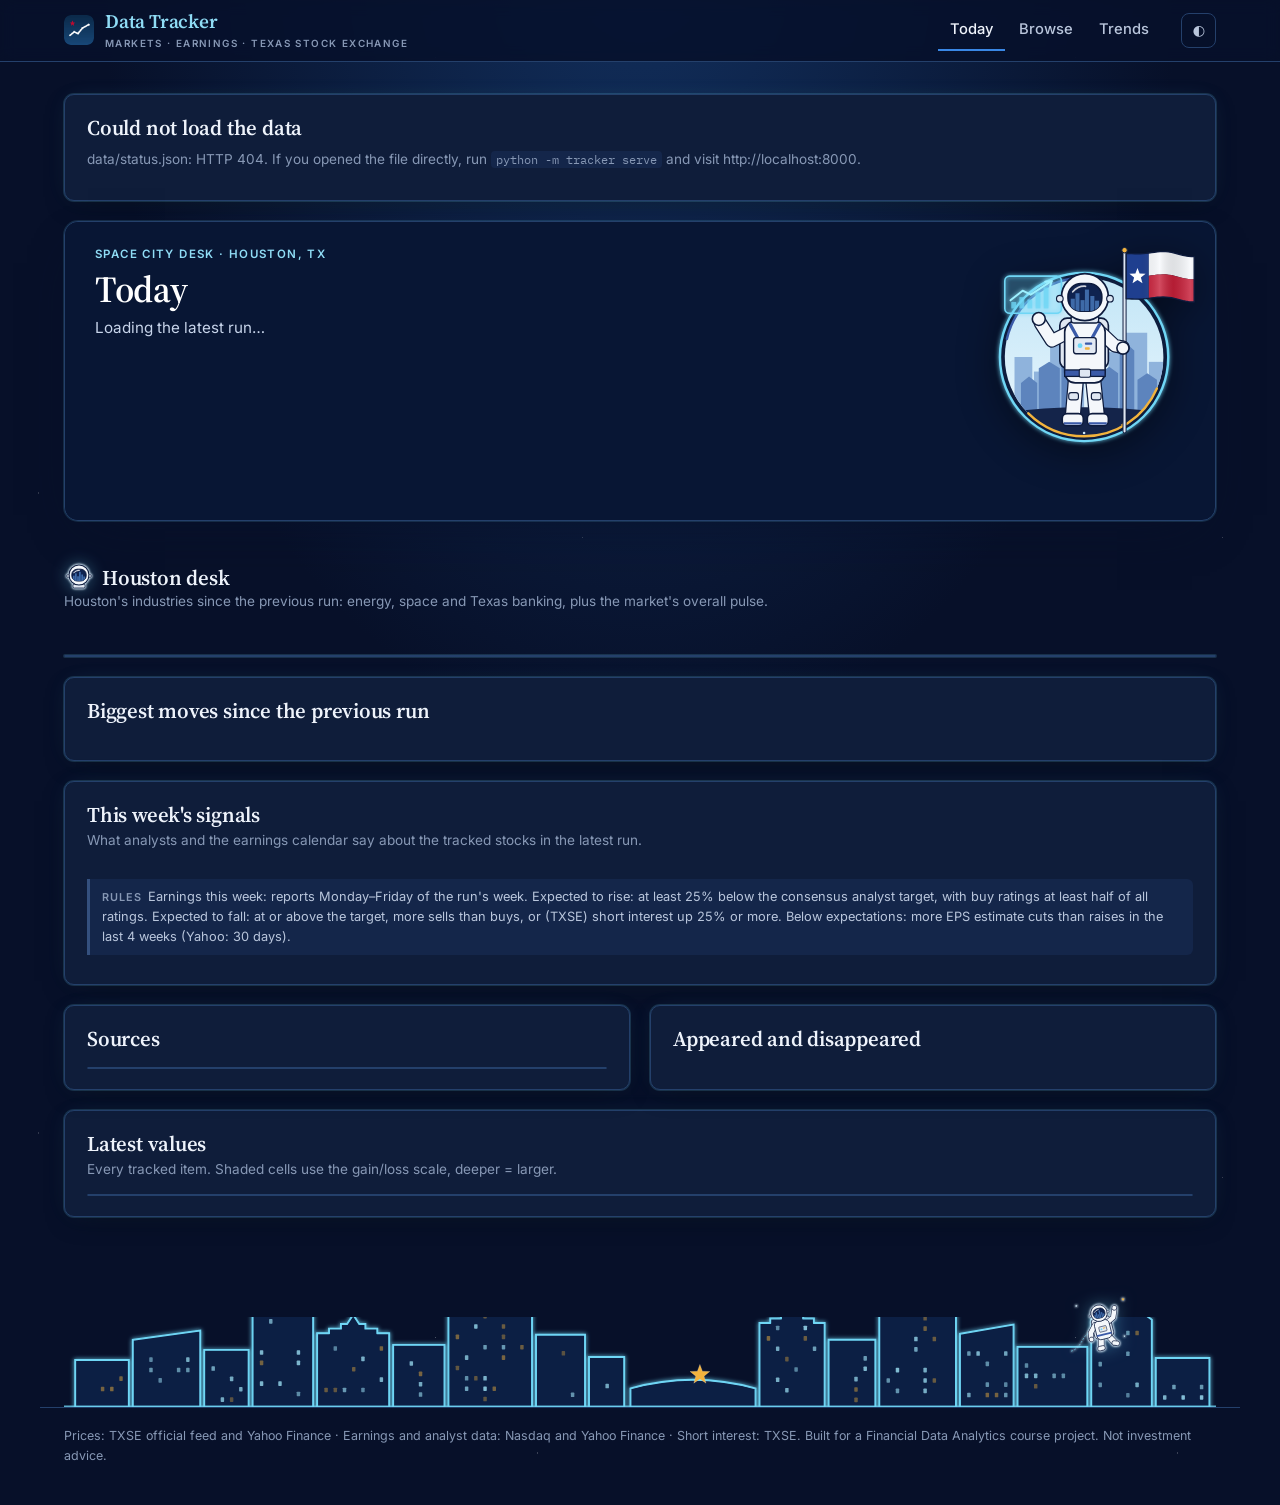
==== commit 6fc5f2df: "Astronauts: flag-bearer badge with waving Texas flag (Today hero), rocket rider (Trends), floating a" ====
--- a/index.html
+++ b/index.html
@@ -24,12 +24,13 @@
         <p class="lede" id="run-line">Loading the latest run…</p>
         <div class="hero-quotes" id="hero-quotes"></div>
       </div>
+      <div class="hero-astro" data-astro="flag"></div>
     </section>
 
     <section class="markets" id="markets" aria-label="Markets"></section>
 
     <div class="desk-head">
-      <div><h2>Houston desk</h2><p class="sub">Houston's industries since the previous run: energy, space and Texas banking, plus the market's overall pulse.</p></div>
+      <div><h2><span class="h-icon" data-astro="helmet"></span>Houston desk</h2><p class="sub">Houston's industries since the previous run: energy, space and Texas banking, plus the market's overall pulse.</p></div>
       <div id="desk-legend"></div>
     </div>
     <section class="desk" id="desk" aria-label="Houston desk"></section>
@@ -77,6 +78,7 @@
   <footer>Prices: TXSE official feed and Yahoo Finance · Earnings and analyst data: Nasdaq and Yahoo Finance · Short interest: TXSE.
     Built for a Financial Data Analytics course project. Not investment advice.</footer>
   <script src="assets/space.js"></script>
+  <script src="assets/astro.js"></script>
   <script src="assets/app.js"></script>
   <script src="assets/today.js"></script>
 </body>
--- a/assets/space.css
+++ b/assets/space.css
@@ -107,3 +107,36 @@
   .hero .twinkle, .hero .flame { animation: none !important; }
   .gauge .needle { transition: none !important; }
 }
+
+/* ---------- astronauts (assets/astro.js) ---------- */
+.astro { display: block; width: 100%; height: auto; overflow: visible; }
+.astro-float { animation: astro-bob 5.5s ease-in-out infinite; }
+@keyframes astro-bob { 0%, 100% { transform: translateY(0); } 50% { transform: translateY(-5px); } }
+.wave-arm { transform-box: view-box; transform-origin: 108px 86px; animation: astro-wave 1.8s ease-in-out infinite; }
+@keyframes astro-wave { 0%, 100% { transform: rotate(0); } 50% { transform: rotate(-20deg); } }
+.astro-rider .flame { transform-box: fill-box; transform-origin: right center; animation: astro-flame .16s ease-in-out infinite alternate; }
+@keyframes astro-flame { from { transform: scaleX(.82); } to { transform: scaleX(1.12); } }
+
+.hero-astro { position: absolute; top: 12px; right: 16px; width: 212px; z-index: 2; filter: drop-shadow(0 8px 20px rgba(0, 0, 0, .45)); }
+.hero.play .hero-astro { animation: tt-rise .9s .5s cubic-bezier(.2, .7, .2, 1) both; }
+.h-icon { display: inline-block; width: 30px; height: 30px; vertical-align: -6px; margin-right: 8px; }
+.page-head { position: relative; }
+.page-head.has-astro { padding-right: 160px; min-height: 120px; }
+.head-astro { position: absolute; right: 4px; bottom: -8px; width: 138px; pointer-events: none; }
+.head-astro.rider { width: 170px; bottom: -14px; }
+.empty-astro { display: block; width: 110px; margin: 6px auto 4px; }
+.footer-sky { position: relative; }
+.footer-astro { position: absolute; right: 9%; top: -26px; width: 64px; pointer-events: none; }
+@media (max-width: 760px) {
+  .hero-astro { width: 128px; top: auto; bottom: 8px; right: 8px; opacity: .95; }
+  .page-head.has-astro { padding-right: 0; min-height: 0; }
+  .head-astro { position: static; width: 96px; margin: 8px 0 0 auto; }
+}
+@media (prefers-reduced-motion: reduce) {
+  .astro-float, .wave-arm, .astro-rider .flame { animation: none !important; }
+}
+
+/* sticker-style light edge so the navy outlines read on the navy page */
+.head-astro, .footer-astro, .empty-astro, .h-icon { filter: drop-shadow(0 0 1px #d8ecfa) drop-shadow(0 0 1px #d8ecfa) drop-shadow(0 0 8px rgba(111, 214, 245, .35)); }
+:root:not([data-theme="dark"]) .head-astro, :root:not([data-theme="dark"]) .footer-astro,
+:root:not([data-theme="dark"]) .empty-astro { filter: drop-shadow(0 4px 10px rgba(13, 27, 61, .18)); }
